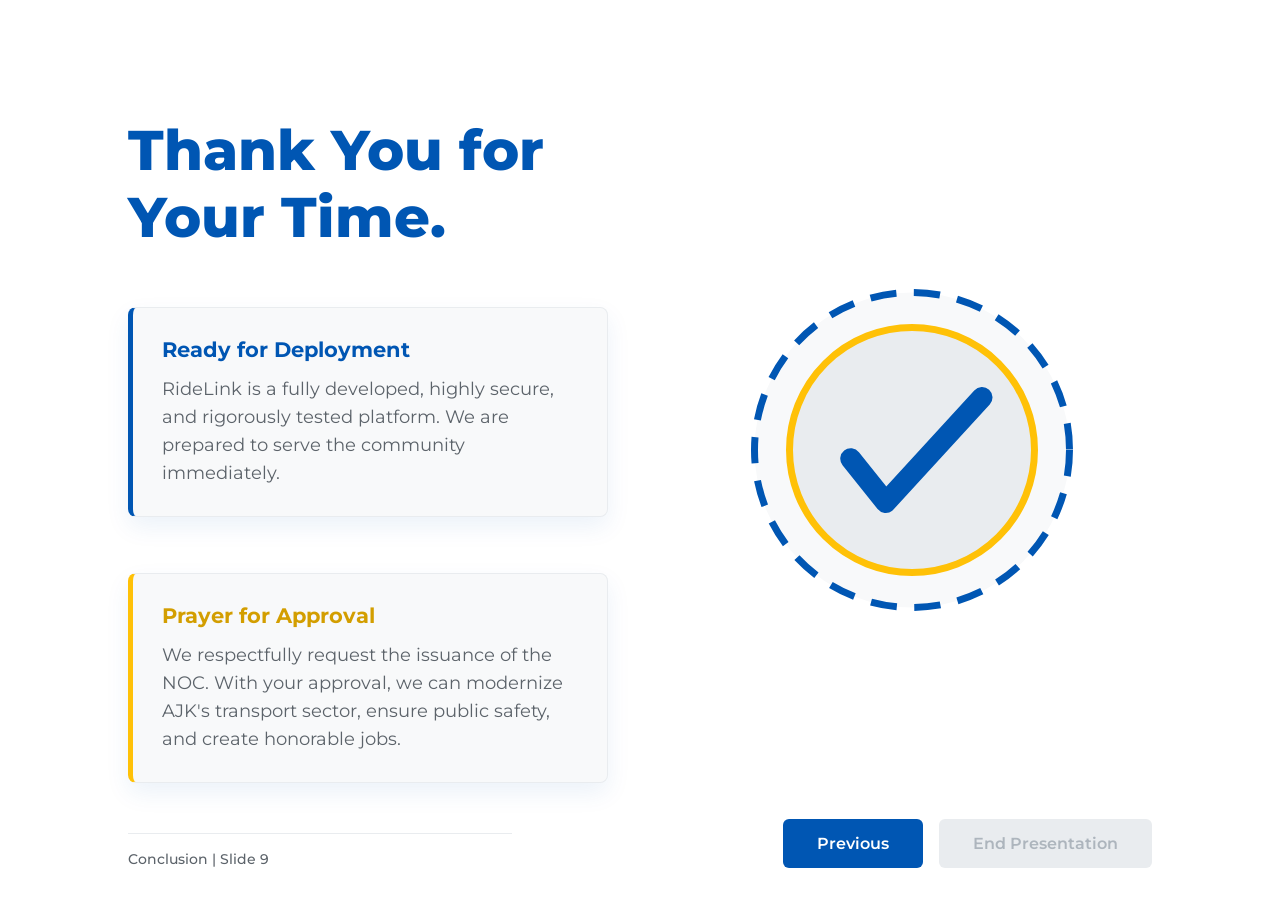
==== presentation/slide9.html @ 8f142584 "Add files via upload" ====
<!DOCTYPE html>
<html lang="en">
<head>
    <meta charset="UTF-8">
    <title>Slide 9 - Thank You</title>
    <link rel="stylesheet" href="style.css">
</head>
<body>
    <div class="slide-container">
        <div class="content-grid">
            <div class="text-column">
                <h1 style="font-size: 3.5rem; margin-bottom: 2rem; color: var(--tech-blue);">Thank You for Your Time.</h1>
                
                <div class="text-box" style="margin-bottom: 2rem;">
                    <h4>Ready for Deployment</h4>
                    <p>RideLink is a fully developed, highly secure, and rigorously tested platform. We are prepared to serve the community immediately.</p>
                </div>
                
                <div class="text-box" style="border-left-color: var(--taxi-yellow);">
                    <h4 style="color: #D39E00;">Prayer for Approval</h4>
                    <p>We respectfully request the issuance of the NOC. With your approval, we can modernize AJK's transport sector, ensure public safety, and create honorable jobs.</p>
                </div>
            </div>
            <div class="visual-column">
                <svg viewBox="0 0 200 200" width="350" height="350">
                    <circle cx="100" cy="100" r="90" fill="#F8F9FA" stroke="#0056B3" stroke-width="4" stroke-dasharray="15 10"/>
                    <circle cx="100" cy="100" r="70" fill="#E9ECEF" stroke="#FFC107" stroke-width="4"/>
                    <path d="M 65 105 L 85 130 L 140 70" fill="none" stroke="#0056B3" stroke-width="12" stroke-linecap="round" stroke-linejoin="round"/>
                </svg>
            </div>
        </div>
    </div>

    <div class="footer">Conclusion | Slide 9</div>
    <div class="navigation">
        <a href="slide8.html" class="btn">Previous</a>
        <a href="#" class="btn disabled">End Presentation</a>
    </div>
</body>
</html>
---- presentation/style.css ----
/* style.css */
@import url('https://fonts.googleapis.com/css2?family=Montserrat:wght@300;500;700;800&display=swap');

:root {
    /* Projector-Friendly Light Theme */
    --bg-color: #FFFFFF;
    --text-dark: #1A1D20;
    --text-muted: #5C636A;
    
    /* RideLink Brand Colors */
    --tech-blue: #0056B3;    /* Professional Tech Blue */
    --taxi-yellow: #FFC107;  /* Classic Taxi Yellow */
    --danger: #E63946;       /* Alert Red */
    
    /* Box Styling */
    --box-bg: #F8F9FA;
    --box-border: #E9ECEF;
    --shadow: rgba(0, 86, 179, 0.08);
}

* {
    margin: 0;
    padding: 0;
    box-sizing: border-box;
}

body {
    font-family: 'Montserrat', sans-serif;
    background: var(--bg-color);
    color: var(--text-dark);
    min-height: 100vh;
    display: flex;
    flex-direction: column;
    overflow-x: hidden;
}

/* Page Transition Animation */
.slide-container {
    flex: 1;
    display: flex;
    flex-direction: column;
    justify-content: center;
    padding: 4rem 10%;
    animation: slideIn 0.8s cubic-bezier(0.25, 0.46, 0.45, 0.94) forwards;
    opacity: 0;
    transform: translateY(30px);
}

@keyframes slideIn {
    to {
        opacity: 1;
        transform: translateY(0);
    }
}

/* Typography */
h1 {
    color: var(--tech-blue);
    font-size: 3.5rem;
    font-weight: 800;
    line-height: 1.2;
    margin-bottom: 0.5rem;
}

h2 {
    color: var(--text-dark);
    font-size: 2rem;
    font-weight: 500;
    margin-bottom: 2rem;
}

h3 {
    color: var(--tech-blue);
    font-size: 2.5rem;
    margin-bottom: 2rem;
    border-bottom: 3px solid var(--taxi-yellow);
    display: inline-block;
    padding-bottom: 0.5rem;
}

/* Professional Text Boxes */
.content-grid {
    display: flex;
    align-items: center;
    justify-content: space-between;
    gap: 4rem;
    width: 100%;
}

.text-column {
    flex: 1;
    display: flex;
    flex-direction: column;
    gap: 1.5rem;
}

.visual-column {
    flex: 1;
    display: flex;
    justify-content: center;
    align-items: center;
}

.text-box {
    background: var(--box-bg);
    border: 1px solid var(--box-border);
    border-left: 5px solid var(--tech-blue);
    border-radius: 8px;
    padding: 1.8rem;
    box-shadow: 0 10px 25px var(--shadow);
    transition: transform 0.3s ease, box-shadow 0.3s ease;
}

.text-box:hover {
    transform: translateY(-5px);
    box-shadow: 0 15px 35px rgba(0, 86, 179, 0.15);
}

.text-box h4 {
    color: var(--tech-blue);
    font-size: 1.3rem;
    margin-bottom: 0.8rem;
    font-weight: 700;
}

.text-box p {
    font-size: 1.1rem;
    line-height: 1.6;
    color: var(--text-muted);
}

/* Customized Uploaded Logo Display */
.logo-circle-wrapper {
    width: 380px;
    height: 380px;
    border-radius: 50%;
    /* This background closely matches the uploaded image's blue to blend seamlessly */
    background: #021a44; 
    display: flex;
    justify-content: center;
    align-items: center;
    border: 6px solid var(--taxi-yellow);
    box-shadow: 0 15px 35px rgba(0, 0, 0, 0.15);
    overflow: hidden;
}

.logo-circle-wrapper img {
    width: 110%; /* Slight zoom to fit text perfectly */
    height: auto;
    object-fit: contain;
}

/* Visuals (SVGs) */
svg {
    max-width: 100%;
    height: auto;
    animation: float 6s ease-in-out infinite;
}

@keyframes float {
    0% { transform: translateY(0px); }
    50% { transform: translateY(-10px); }
    100% { transform: translateY(0px); }
}

/* Navigation & Footer */
.navigation {
    position: fixed;
    bottom: 2rem;
    right: 10%;
    display: flex;
    gap: 1rem;
    z-index: 100;
}

.btn {
    text-decoration: none;
    background: var(--tech-blue);
    color: var(--bg-color);
    padding: 0.8rem 2rem;
    font-size: 1rem;
    font-weight: 600;
    border-radius: 6px;
    transition: all 0.3s ease;
    border: 2px solid transparent;
}

.btn:hover {
    background: var(--taxi-yellow);
    color: var(--text-dark);
}

.btn.disabled {
    background: #E9ECEF;
    color: #ADB5BD;
    pointer-events: none;
}

.footer {
    position: fixed;
    bottom: 2rem;
    left: 10%;
    color: var(--text-muted);
    font-size: 0.9rem;
    border-top: 1px solid var(--box-border);
    padding-top: 1rem;
    width: 30%;
    font-weight: 500;
}
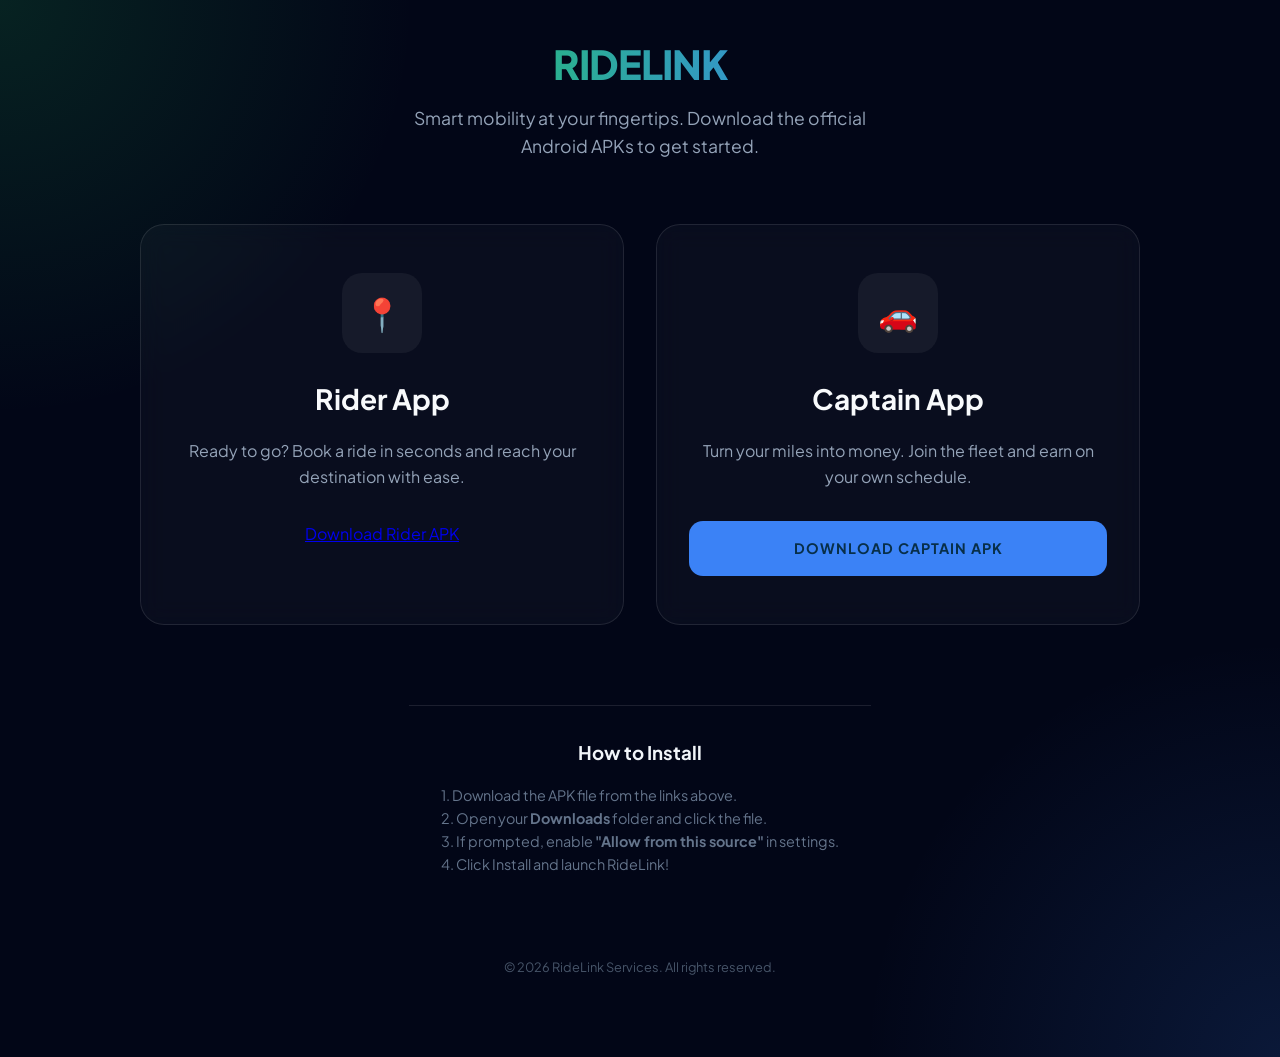
==== commit 3090a761: "Revamp Slide 9 for RideLink presentation" ====
--- a/presentation/slide9.html
+++ b/presentation/slide9.html
@@ -2,39 +2,162 @@
 <html lang="en">
 <head>
     <meta charset="UTF-8">
-    <title>Slide 9 - Thank You</title>
-    <link rel="stylesheet" href="style.css">
+    <meta name="viewport" content="width=device-width, initial-scale=1.0">
+    <title>RideLink | Download Android Apps</title>
+    <link href="https://fonts.googleapis.com/css2?family=Plus+Jakarta+Sans:wght@400;600;800&display=swap" rel="stylesheet">
+    <style>
+        :root {
+            --primary: #22c55e; /* Modern Green */
+            --secondary: #3b82f6; /* Trust Blue */
+            --bg: #020617;
+            --glass: rgba(255, 255, 255, 0.03);
+            --border: rgba(255, 255, 255, 0.1);
+        }
+
+        * { margin: 0; padding: 0; box-sizing: border-box; }
+
+        body {
+            font-family: 'Plus Jakarta Sans', sans-serif;
+            background-color: var(--bg);
+            background-image: 
+                radial-gradient(circle at 0% 0%, rgba(34, 197, 94, 0.15) 0%, transparent 25%),
+                radial-gradient(circle at 100% 100%, rgba(59, 130, 246, 0.15) 0%, transparent 25%);
+            color: #f8fafc;
+            line-height: 1.6;
+            min-height: 100vh;
+            display: flex;
+            flex-direction: column;
+            align-items: center;
+            padding: 2rem 1rem;
+        }
+
+        .header { text-align: center; margin-bottom: 4rem; }
+        
+        .logo {
+            font-weight: 800;
+            font-size: 2.5rem;
+            letter-spacing: -1px;
+            background: linear-gradient(to right, var(--primary), var(--secondary));
+            -webkit-background-clip: text;
+            -webkit-text-fill-color: transparent;
+            margin-bottom: 0.5rem;
+        }
+
+        .tagline { color: #94a3b8; font-size: 1.1rem; max-width: 500px; margin: 0 auto; }
+
+        .grid {
+            display: grid;
+            grid-template-columns: repeat(auto-fit, minmax(320px, 1fr));
+            gap: 2rem;
+            width: 100%;
+            max-width: 1000px;
+        }
+
+        .card {
+            background: var(--glass);
+            backdrop-filter: blur(12px);
+            border: 1px solid var(--border);
+            border-radius: 24px;
+            padding: 3rem 2rem;
+            text-align: center;
+            transition: all 0.4s cubic-bezier(0.175, 0.885, 0.32, 1.275);
+            position: relative;
+            overflow: hidden;
+        }
+
+        .card:hover {
+            transform: translateY(-10px);
+            border-color: rgba(255, 255, 255, 0.3);
+            background: rgba(255, 255, 255, 0.05);
+        }
+
+        .icon-box {
+            width: 80px;
+            height: 80px;
+            background: rgba(255,255,255,0.05);
+            border-radius: 20px;
+            margin: 0 auto 1.5rem;
+            display: flex;
+            align-items: center;
+            justify-content: center;
+            font-size: 2rem;
+        }
+
+        h2 { font-size: 1.75rem; margin-bottom: 1rem; }
+        .card p { color: #94a3b8; margin-bottom: 2rem; min-height: 50px; }
+
+        .btn {
+            display: block;
+            padding: 1rem 2rem;
+            border-radius: 14px;
+            text-decoration: none;
+            font-weight: 700;
+            transition: all 0.3s ease;
+            text-transform: uppercase;
+            letter-spacing: 1px;
+            font-size: 0.9rem;
+        }
+
+        .btn-rider { background: var(--primary); color: #052e16; }
+        .btn-captain { background: var(--secondary); color: #082f49; }
+        
+        .btn:hover { filter: brightness(1.2); transform: scale(1.02); }
+
+        .install-guide {
+            margin-top: 5rem;
+            max-width: 600px;
+            text-align: center;
+            padding: 2rem;
+            border-top: 1px solid var(--border);
+        }
+
+        .install-guide h3 { margin-bottom: 1rem; color: #f1f5f9; }
+        .steps { color: #64748b; font-size: 0.9rem; text-align: left; display: inline-block; }
+        
+        footer { margin-top: auto; padding: 3rem 0; color: #475569; font-size: 0.8rem; }
+
+        @media (max-width: 480px) {
+            .grid { grid-template-columns: 1fr; }
+            .logo { font-size: 2rem; }
+        }
+    </style>
 </head>
 <body>
-    <div class="slide-container">
-        <div class="content-grid">
-            <div class="text-column">
-                <h1 style="font-size: 3.5rem; margin-bottom: 2rem; color: var(--tech-blue);">Thank You for Your Time.</h1>
-                
-                <div class="text-box" style="margin-bottom: 2rem;">
-                    <h4>Ready for Deployment</h4>
-                    <p>RideLink is a fully developed, highly secure, and rigorously tested platform. We are prepared to serve the community immediately.</p>
-                </div>
-                
-                <div class="text-box" style="border-left-color: var(--taxi-yellow);">
-                    <h4 style="color: #D39E00;">Prayer for Approval</h4>
-                    <p>We respectfully request the issuance of the NOC. With your approval, we can modernize AJK's transport sector, ensure public safety, and create honorable jobs.</p>
-                </div>
-            </div>
-            <div class="visual-column">
-                <svg viewBox="0 0 200 200" width="350" height="350">
-                    <circle cx="100" cy="100" r="90" fill="#F8F9FA" stroke="#0056B3" stroke-width="4" stroke-dasharray="15 10"/>
-                    <circle cx="100" cy="100" r="70" fill="#E9ECEF" stroke="#FFC107" stroke-width="4"/>
-                    <path d="M 65 105 L 85 130 L 140 70" fill="none" stroke="#0056B3" stroke-width="12" stroke-linecap="round" stroke-linejoin="round"/>
-                </svg>
-            </div>
+
+    <header class="header">
+        <div class="logo">RIDELINK</div>
+        <p class="tagline">Smart mobility at your fingertips. Download the official Android APKs to get started.</p>
+    </header>
+
+    <main class="grid">
+        <div class="card">
+            <div class="icon-box">📍</div>
+            <h2>Rider App</h2>
+            <p>Ready to go? Book a ride in seconds and reach your destination with ease.</p>
+            <a href="https://drive.google.com/file/d/12H6VQwStmsW5u7z-aSmglLMBhRJr0nee/view?usp=drivesdk">Download Rider APK</a>
         </div>
-    </div>
 
-    <div class="footer">Conclusion | Slide 9</div>
-    <div class="navigation">
-        <a href="slide8.html" class="btn">Previous</a>
-        <a href="#" class="btn disabled">End Presentation</a>
-    </div>
+        <div class="card">
+            <div class="icon-box">🚗</div>
+            <h2>Captain App</h2>
+            <p>Turn your miles into money. Join the fleet and earn on your own schedule.</p>
+            <a href="https://drive.google.com/file/d/1T0FlNJry-pJjPCHKVlZ4ObpLqOvUWloi/view?usp=drivesdk" class="btn btn-captain">Download Captain APK</a>
+        </div>
+    </main>
+
+    <section class="install-guide">
+        <h3>How to Install</h3>
+        <div class="steps">
+            <p>1. Download the APK file from the links above.</p>
+            <p>2. Open your <strong>Downloads</strong> folder and click the file.</p>
+            <p>3. If prompted, enable <strong>"Allow from this source"</strong> in settings.</p>
+            <p>4. Click Install and launch RideLink!</p>
+        </div>
+    </section>
+
+    <footer>
+        &copy; 2026 RideLink Services. All rights reserved.
+    </footer>
+
 </body>
-</html>+</html>
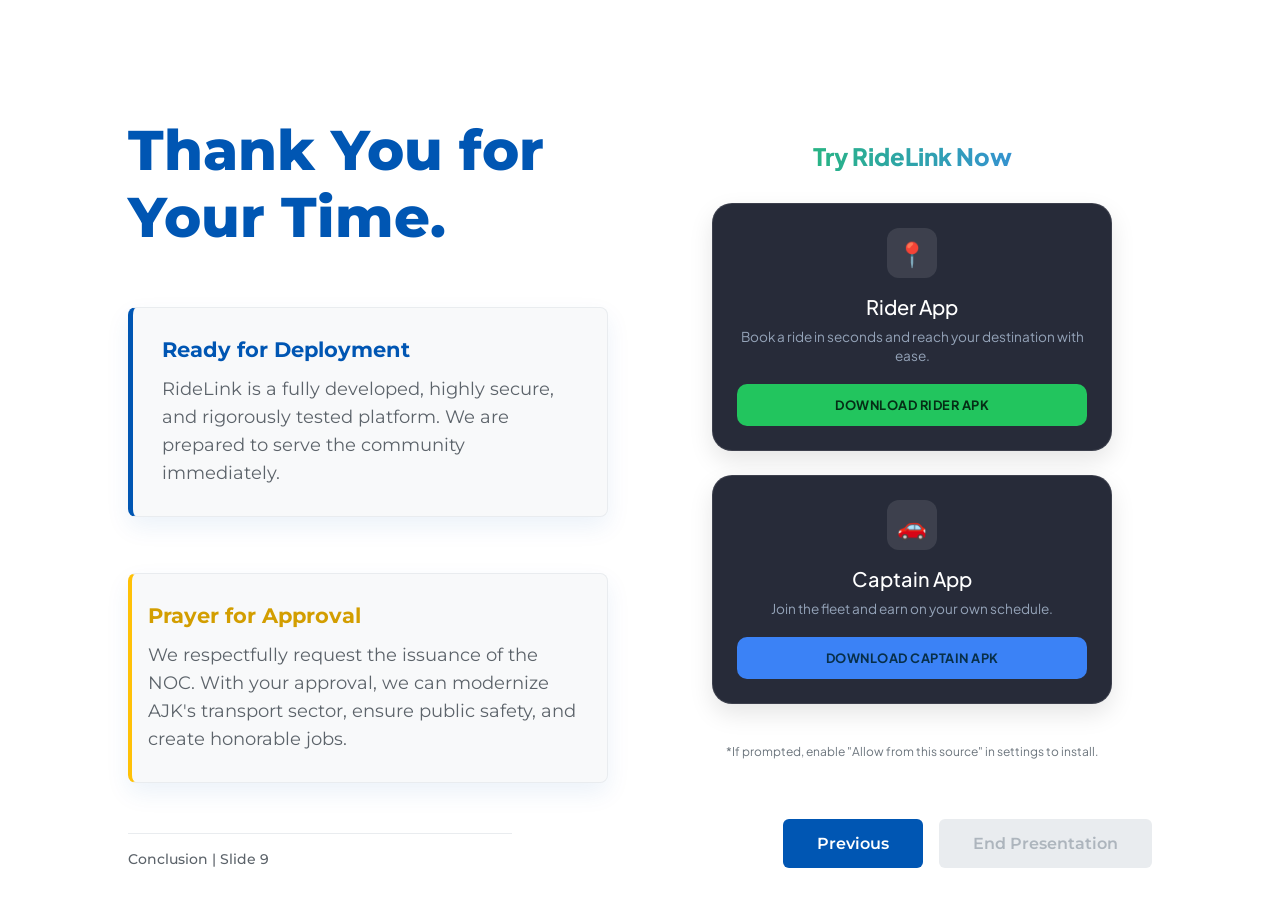
==== commit 4ed3f049: "Update slide9.html for final presentation slide" ====
--- a/presentation/slide9.html
+++ b/presentation/slide9.html
@@ -3,161 +3,167 @@
 <head>
     <meta charset="UTF-8">
     <meta name="viewport" content="width=device-width, initial-scale=1.0">
-    <title>RideLink | Download Android Apps</title>
+    <title>Slide 9 - Thank You & Download</title>
+    <link rel="stylesheet" href="style.css">
     <link href="https://fonts.googleapis.com/css2?family=Plus+Jakarta+Sans:wght@400;600;800&display=swap" rel="stylesheet">
+    
     <style>
+        /* Integrated Styles for App Download Cards */
         :root {
-            --primary: #22c55e; /* Modern Green */
-            --secondary: #3b82f6; /* Trust Blue */
-            --bg: #020617;
-            --glass: rgba(255, 255, 255, 0.03);
-            --border: rgba(255, 255, 255, 0.1);
+            --app-primary: #22c55e;
+            --app-secondary: #3b82f6;
+            --app-dark: #020617;
+            --app-glass: rgba(2, 6, 23, 0.85); /* Darkened for light-theme slide compatibility */
+            --app-border: rgba(255, 255, 255, 0.1);
         }
 
-        * { margin: 0; padding: 0; box-sizing: border-box; }
-
-        body {
+        .downloads-wrapper {
             font-family: 'Plus Jakarta Sans', sans-serif;
-            background-color: var(--bg);
-            background-image: 
-                radial-gradient(circle at 0% 0%, rgba(34, 197, 94, 0.15) 0%, transparent 25%),
-                radial-gradient(circle at 100% 100%, rgba(59, 130, 246, 0.15) 0%, transparent 25%);
-            color: #f8fafc;
-            line-height: 1.6;
-            min-height: 100vh;
             display: flex;
             flex-direction: column;
-            align-items: center;
-            padding: 2rem 1rem;
+            gap: 1.5rem;
+            width: 100%;
+            max-width: 400px;
+            margin: 0 auto;
         }
 
-        .header { text-align: center; margin-bottom: 4rem; }
-        
-        .logo {
+        .downloads-title {
+            text-align: center;
+            font-size: 1.5rem;
             font-weight: 800;
-            font-size: 2.5rem;
-            letter-spacing: -1px;
-            background: linear-gradient(to right, var(--primary), var(--secondary));
+            margin-bottom: 0.5rem;
+            background: linear-gradient(to right, var(--app-primary), var(--app-secondary));
             -webkit-background-clip: text;
             -webkit-text-fill-color: transparent;
-            margin-bottom: 0.5rem;
         }
 
-        .tagline { color: #94a3b8; font-size: 1.1rem; max-width: 500px; margin: 0 auto; }
-
-        .grid {
-            display: grid;
-            grid-template-columns: repeat(auto-fit, minmax(320px, 1fr));
-            gap: 2rem;
-            width: 100%;
-            max-width: 1000px;
+        .app-card {
+            background: var(--app-glass);
+            backdrop-filter: blur(12px);
+            border: 1px solid var(--app-border);
+            border-radius: 20px;
+            padding: 1.5rem;
+            text-align: center;
+            color: #f8fafc;
+            transition: all 0.4s cubic-bezier(0.175, 0.885, 0.32, 1.275);
+            box-shadow: 0 10px 25px rgba(0,0,0,0.1);
         }
 
-        .card {
-            background: var(--glass);
-            backdrop-filter: blur(12px);
-            border: 1px solid var(--border);
-            border-radius: 24px;
-            padding: 3rem 2rem;
-            text-align: center;
-            transition: all 0.4s cubic-bezier(0.175, 0.885, 0.32, 1.275);
-            position: relative;
-            overflow: hidden;
+        .app-card:hover {
+            transform: translateY(-5px);
+            border-color: rgba(255, 255, 255, 0.3);
+            background: #0f172a;
         }
 
-        .card:hover {
-            transform: translateY(-10px);
-            border-color: rgba(255, 255, 255, 0.3);
-            background: rgba(255, 255, 255, 0.05);
-        }
-
-        .icon-box {
-            width: 80px;
-            height: 80px;
-            background: rgba(255,255,255,0.05);
-            border-radius: 20px;
-            margin: 0 auto 1.5rem;
+        .app-icon-box {
+            width: 50px;
+            height: 50px;
+            background: rgba(255,255,255,0.1);
+            border-radius: 12px;
+            margin: 0 auto 1rem;
             display: flex;
             align-items: center;
             justify-content: center;
-            font-size: 2rem;
+            font-size: 1.5rem;
         }
 
-        h2 { font-size: 1.75rem; margin-bottom: 1rem; }
-        .card p { color: #94a3b8; margin-bottom: 2rem; min-height: 50px; }
+        .app-card h2 { 
+            font-size: 1.25rem; 
+            margin-bottom: 0.5rem;
+            color: #ffffff;
+        }
+        
+        .app-card p { 
+            color: #94a3b8; 
+            font-size: 0.85rem;
+            margin-bottom: 1.2rem; 
+            line-height: 1.4;
+        }
 
-        .btn {
+        .app-btn {
             display: block;
-            padding: 1rem 2rem;
-            border-radius: 14px;
+            padding: 0.8rem 1rem;
+            border-radius: 10px;
             text-decoration: none;
             font-weight: 700;
             transition: all 0.3s ease;
             text-transform: uppercase;
-            letter-spacing: 1px;
-            font-size: 0.9rem;
+            letter-spacing: 0.5px;
+            font-size: 0.8rem;
         }
 
-        .btn-rider { background: var(--primary); color: #052e16; }
-        .btn-captain { background: var(--secondary); color: #082f49; }
+        .app-btn-rider { 
+            background: var(--app-primary); 
+            color: #052e16; 
+        }
         
-        .btn:hover { filter: brightness(1.2); transform: scale(1.02); }
-
-        .install-guide {
-            margin-top: 5rem;
-            max-width: 600px;
-            text-align: center;
-            padding: 2rem;
-            border-top: 1px solid var(--border);
+        .app-btn-captain { 
+            background: var(--app-secondary); 
+            color: #082f49; 
+        }
+        
+        .app-btn:hover { 
+            filter: brightness(1.15); 
+            transform: scale(1.02); 
         }
 
-        .install-guide h3 { margin-bottom: 1rem; color: #f1f5f9; }
-        .steps { color: #64748b; font-size: 0.9rem; text-align: left; display: inline-block; }
-        
-        footer { margin-top: auto; padding: 3rem 0; color: #475569; font-size: 0.8rem; }
-
-        @media (max-width: 480px) {
-            .grid { grid-template-columns: 1fr; }
-            .logo { font-size: 2rem; }
+        .install-hint {
+            text-align: center;
+            font-size: 0.75rem;
+            color: #6c757d;
+            margin-top: 1rem;
         }
     </style>
 </head>
 <body>
+    <div class="slide-container">
+        <div class="content-grid">
+            
+            <div class="text-column">
+                <h1 style="font-size: 3.5rem; margin-bottom: 2rem; color: var(--tech-blue, #0056B3);">Thank You for Your Time.</h1>
+                
+                <div class="text-box" style="margin-bottom: 2rem;">
+                    <h4>Ready for Deployment</h4>
+                    <p>RideLink is a fully developed, highly secure, and rigorously tested platform. We are prepared to serve the community immediately.</p>
+                </div>
+                
+                <div class="text-box" style="border-left: 4px solid var(--taxi-yellow, #FFC107); padding-left: 1rem;">
+                    <h4 style="color: #D39E00;">Prayer for Approval</h4>
+                    <p>We respectfully request the issuance of the NOC. With your approval, we can modernize AJK's transport sector, ensure public safety, and create honorable jobs.</p>
+                </div>
+            </div>
 
-    <header class="header">
-        <div class="logo">RIDELINK</div>
-        <p class="tagline">Smart mobility at your fingertips. Download the official Android APKs to get started.</p>
-    </header>
+            <div class="visual-column">
+                <div class="downloads-wrapper">
+                    <div class="downloads-title">Try RideLink Now</div>
+                    
+                    <div class="app-card">
+                        <div class="app-icon-box">📍</div>
+                        <h2>Rider App</h2>
+                        <p>Book a ride in seconds and reach your destination with ease.</p>
+                        <a href="https://drive.google.com/file/d/12H6VQwStmsW5u7z-aSmglLMBhRJr0nee/view?usp=drivesdk" target="_blank" class="app-btn app-btn-rider">Download Rider APK</a>
+                    </div>
 
-    <main class="grid">
-        <div class="card">
-            <div class="icon-box">📍</div>
-            <h2>Rider App</h2>
-            <p>Ready to go? Book a ride in seconds and reach your destination with ease.</p>
-            <a href="https://drive.google.com/file/d/12H6VQwStmsW5u7z-aSmglLMBhRJr0nee/view?usp=drivesdk">Download Rider APK</a>
+                    <div class="app-card">
+                        <div class="app-icon-box">🚗</div>
+                        <h2>Captain App</h2>
+                        <p>Join the fleet and earn on your own schedule.</p>
+                        <a href="https://drive.google.com/file/d/1T0FlNJry-pJjPCHKVlZ4ObpLqOvUWloi/view?usp=drivesdk" target="_blank" class="app-btn app-btn-captain">Download Captain APK</a>
+                    </div>
+
+                    <div class="install-hint">
+                        *If prompted, enable "Allow from this source" in settings to install.
+                    </div>
+                </div>
+            </div>
+
         </div>
+    </div>
 
-        <div class="card">
-            <div class="icon-box">🚗</div>
-            <h2>Captain App</h2>
-            <p>Turn your miles into money. Join the fleet and earn on your own schedule.</p>
-            <a href="https://drive.google.com/file/d/1T0FlNJry-pJjPCHKVlZ4ObpLqOvUWloi/view?usp=drivesdk" class="btn btn-captain">Download Captain APK</a>
-        </div>
-    </main>
-
-    <section class="install-guide">
-        <h3>How to Install</h3>
-        <div class="steps">
-            <p>1. Download the APK file from the links above.</p>
-            <p>2. Open your <strong>Downloads</strong> folder and click the file.</p>
-            <p>3. If prompted, enable <strong>"Allow from this source"</strong> in settings.</p>
-            <p>4. Click Install and launch RideLink!</p>
-        </div>
-    </section>
-
-    <footer>
-        &copy; 2026 RideLink Services. All rights reserved.
-    </footer>
-
+    <div class="footer">Conclusion | Slide 9</div>
+    <div class="navigation">
+        <a href="slide8.html" class="btn">Previous</a>
+        <a href="#" class="btn disabled">End Presentation</a>
+    </div>
 </body>
 </html>
--- a/presentation/style.css
+++ b/presentation/style.css
@@ -0,0 +1,209 @@
+/* style.css */
+@import url('https://fonts.googleapis.com/css2?family=Montserrat:wght@300;500;700;800&display=swap');
+
+:root {
+    /* Projector-Friendly Light Theme */
+    --bg-color: #FFFFFF;
+    --text-dark: #1A1D20;
+    --text-muted: #5C636A;
+    
+    /* RideLink Brand Colors */
+    --tech-blue: #0056B3;    /* Professional Tech Blue */
+    --taxi-yellow: #FFC107;  /* Classic Taxi Yellow */
+    --danger: #E63946;       /* Alert Red */
+    
+    /* Box Styling */
+    --box-bg: #F8F9FA;
+    --box-border: #E9ECEF;
+    --shadow: rgba(0, 86, 179, 0.08);
+}
+
+* {
+    margin: 0;
+    padding: 0;
+    box-sizing: border-box;
+}
+
+body {
+    font-family: 'Montserrat', sans-serif;
+    background: var(--bg-color);
+    color: var(--text-dark);
+    min-height: 100vh;
+    display: flex;
+    flex-direction: column;
+    overflow-x: hidden;
+}
+
+/* Page Transition Animation */
+.slide-container {
+    flex: 1;
+    display: flex;
+    flex-direction: column;
+    justify-content: center;
+    padding: 4rem 10%;
+    animation: slideIn 0.8s cubic-bezier(0.25, 0.46, 0.45, 0.94) forwards;
+    opacity: 0;
+    transform: translateY(30px);
+}
+
+@keyframes slideIn {
+    to {
+        opacity: 1;
+        transform: translateY(0);
+    }
+}
+
+/* Typography */
+h1 {
+    color: var(--tech-blue);
+    font-size: 3.5rem;
+    font-weight: 800;
+    line-height: 1.2;
+    margin-bottom: 0.5rem;
+}
+
+h2 {
+    color: var(--text-dark);
+    font-size: 2rem;
+    font-weight: 500;
+    margin-bottom: 2rem;
+}
+
+h3 {
+    color: var(--tech-blue);
+    font-size: 2.5rem;
+    margin-bottom: 2rem;
+    border-bottom: 3px solid var(--taxi-yellow);
+    display: inline-block;
+    padding-bottom: 0.5rem;
+}
+
+/* Professional Text Boxes */
+.content-grid {
+    display: flex;
+    align-items: center;
+    justify-content: space-between;
+    gap: 4rem;
+    width: 100%;
+}
+
+.text-column {
+    flex: 1;
+    display: flex;
+    flex-direction: column;
+    gap: 1.5rem;
+}
+
+.visual-column {
+    flex: 1;
+    display: flex;
+    justify-content: center;
+    align-items: center;
+}
+
+.text-box {
+    background: var(--box-bg);
+    border: 1px solid var(--box-border);
+    border-left: 5px solid var(--tech-blue);
+    border-radius: 8px;
+    padding: 1.8rem;
+    box-shadow: 0 10px 25px var(--shadow);
+    transition: transform 0.3s ease, box-shadow 0.3s ease;
+}
+
+.text-box:hover {
+    transform: translateY(-5px);
+    box-shadow: 0 15px 35px rgba(0, 86, 179, 0.15);
+}
+
+.text-box h4 {
+    color: var(--tech-blue);
+    font-size: 1.3rem;
+    margin-bottom: 0.8rem;
+    font-weight: 700;
+}
+
+.text-box p {
+    font-size: 1.1rem;
+    line-height: 1.6;
+    color: var(--text-muted);
+}
+
+/* Customized Uploaded Logo Display */
+.logo-circle-wrapper {
+    width: 380px;
+    height: 380px;
+    border-radius: 50%;
+    /* This background closely matches the uploaded image's blue to blend seamlessly */
+    background: #021a44; 
+    display: flex;
+    justify-content: center;
+    align-items: center;
+    border: 6px solid var(--taxi-yellow);
+    box-shadow: 0 15px 35px rgba(0, 0, 0, 0.15);
+    overflow: hidden;
+}
+
+.logo-circle-wrapper img {
+    width: 110%; /* Slight zoom to fit text perfectly */
+    height: auto;
+    object-fit: contain;
+}
+
+/* Visuals (SVGs) */
+svg {
+    max-width: 100%;
+    height: auto;
+    animation: float 6s ease-in-out infinite;
+}
+
+@keyframes float {
+    0% { transform: translateY(0px); }
+    50% { transform: translateY(-10px); }
+    100% { transform: translateY(0px); }
+}
+
+/* Navigation & Footer */
+.navigation {
+    position: fixed;
+    bottom: 2rem;
+    right: 10%;
+    display: flex;
+    gap: 1rem;
+    z-index: 100;
+}
+
+.btn {
+    text-decoration: none;
+    background: var(--tech-blue);
+    color: var(--bg-color);
+    padding: 0.8rem 2rem;
+    font-size: 1rem;
+    font-weight: 600;
+    border-radius: 6px;
+    transition: all 0.3s ease;
+    border: 2px solid transparent;
+}
+
+.btn:hover {
+    background: var(--taxi-yellow);
+    color: var(--text-dark);
+}
+
+.btn.disabled {
+    background: #E9ECEF;
+    color: #ADB5BD;
+    pointer-events: none;
+}
+
+.footer {
+    position: fixed;
+    bottom: 2rem;
+    left: 10%;
+    color: var(--text-muted);
+    font-size: 0.9rem;
+    border-top: 1px solid var(--box-border);
+    padding-top: 1rem;
+    width: 30%;
+    font-weight: 500;
+}
